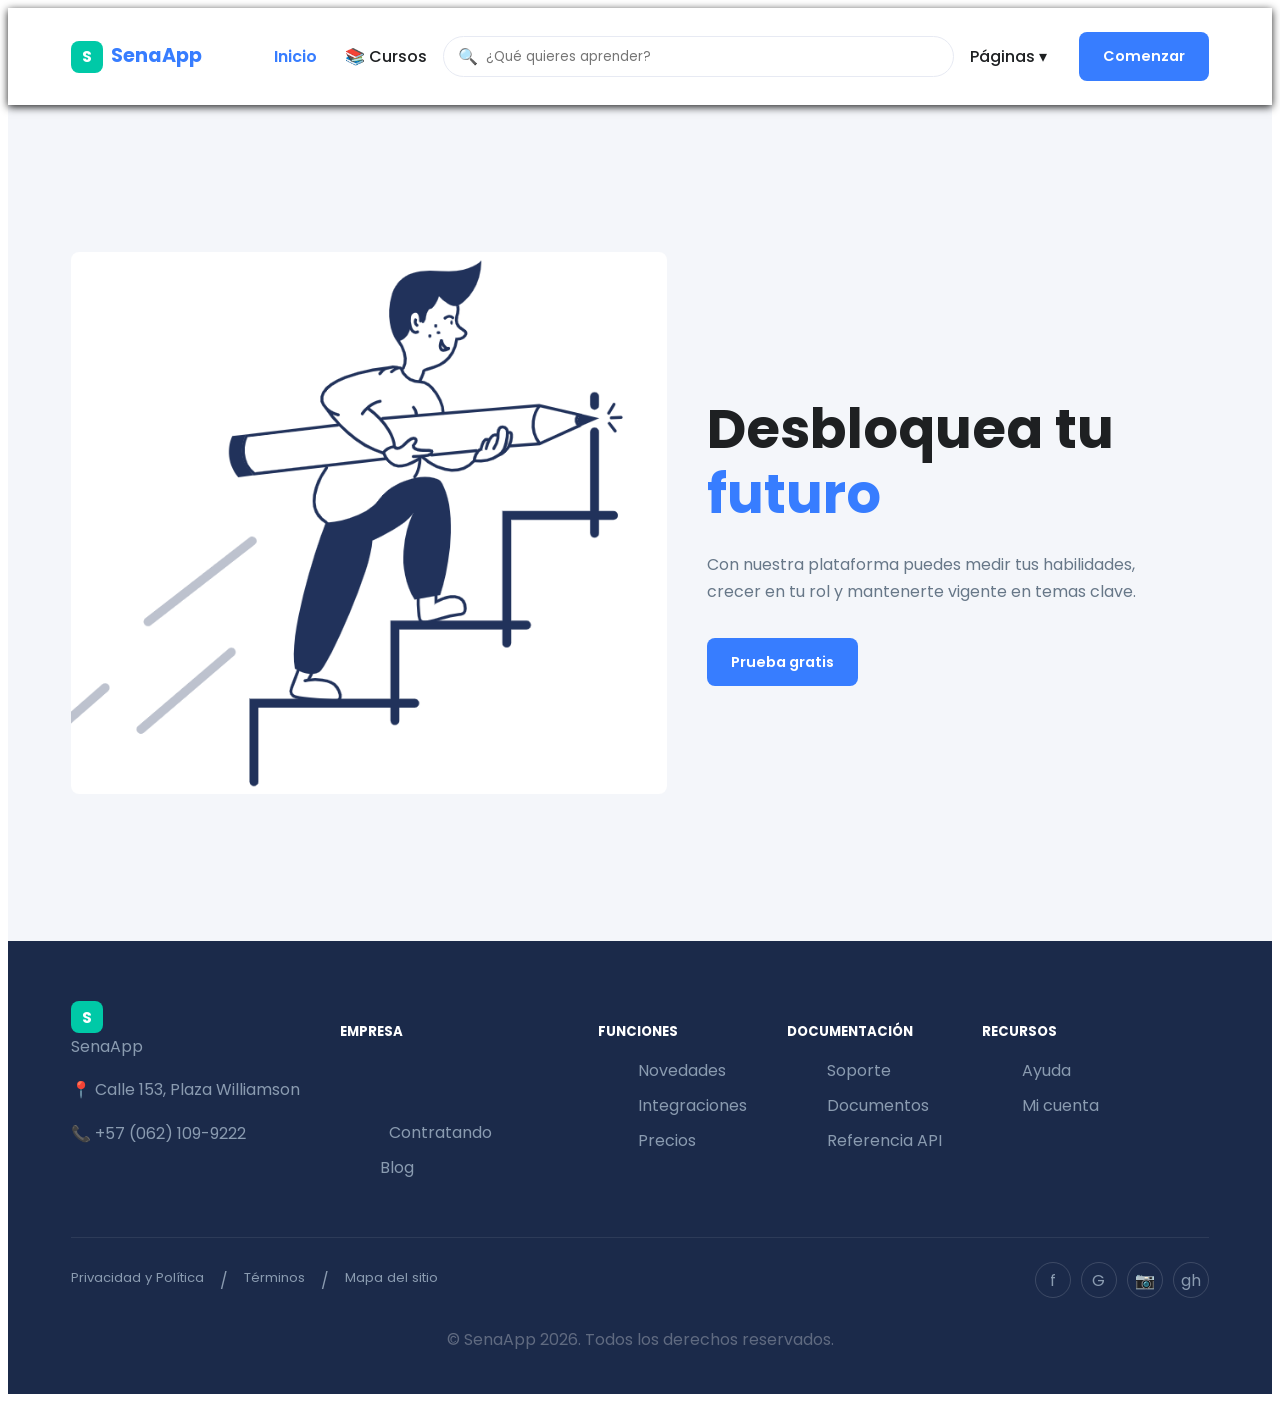
==== AppSena/index.html @ 7c97ec83 "app" ====
<!DOCTYPE html>
<html lang="en">
<head>
    <meta charset="UTF-8">
    <meta name="viewport" content="width=device-width, initial-scale=1.0">
    <link rel="stylesheet" href="css/estilo_index.css">
    <link rel="stylesheet" href="css/navbar.css">
    <link rel="stylesheet" href="css/footer.css">
    <title>SenaApp - Aprende sin limites</title>
</head>
<body>
    
    <!-- seccion 1: hero -->
     <main class="hero">
        <!-- columna izquierda: ilustracion -->
         <div class="hero-imagen">
            <img src="img/nino.png" alt="Estudiante aprendiendo">
         </div>

         <!-- columna derecha: texto y botones -->
          <div class="hero-contenido">
            <h1 class="hero-titulo">
                Desbloquea tu
                <span class="hero-destaque">futuro</span>
            </h1>
            <p class="hero-desc">
                Con nuestra plataforma puedes medir tus habilidades,
                crecer en tu rol y mantenerte vigente en temas clave.
            </p>
            <div class="hero-botones">
                <a href="cursos.html" class="btn btn-primary">
                    Prueba gratis
                </a>
            </div>
          </div>
     </main>

     <!-- seccion 2: programas populares-->
      <section class="programas">
      </section>

      <section class="cursos-destacados">
      </section>

      <section class="testimonio">
      </section>

      <section class="expertos">
      </section>
<script src="js/componentes.js"></script>

</body>
</html>
---- AppSena/css/estilo_index.css ----
/* Importar fuente — siempre al inicio del archivo */ 
@import 
url('https://fonts.googleapis.com/css2?family=Poppins:wght@300;400;500;600;700&di splay=swap');

/* variables globales */
:root{
    /* colores */

    --azul: #377dff;
    --azul-noche: #1b2a4a;
    --verde: #00c9a7;
    --amarillo: #f6a623;
    --fondo: #f4f6fa;
    --texto: #1e2022;
    --gris: #677788;
    --blanco: #ffffff;
    --borde: #e7eaf3;

    /* tipografia */

    --fuente: 'Poppins', sans-serif;

    /* bordes y sombras */

    --radio: 8px;
    --radio-lg: 16px;
    --sombra: 0 4px 20px rgba(0, 0, 0, 0.08);
    --sombra-card: 0 8px 30px rgba(55, 125, 255, 0.12);
    --transicion: 0.3s ease;
}

/* reset universal */

*, *::bofore, *::after{
    margin: 0;
    padding: 0;
    box-sizing: border-box;
}

/* base del body */

html{
    scroll-behavior: smooth;
}

body{
    font-family: var(--fuente);
    color: var(--texto);
    background-color: var(--blanco);
    line-height: 1.7;
}

h1, h2, h3, h4, h5{
    line-height: 1.3;
    color: var(--texto);
}

a{
    text-decoration: none;
    color: inherit;
}

img{
    max-width: 100%;
    display: block;
}

ul{
    list-style: none;
}

/* botones globales */

.btn{
    display: inline-block;
    padding: 12px 24px;
    border-radius: var(--radio);
    font-family: var(--fuente);
    font-size: 0.9rem;
    font-weight: 600;
    cursor: pointer;
    border: none;
    transition: all var(--transicion);
}

.btn-primary{
    background-color: var(--azul);
    color: var(--blanco);
}

.btn-primary:hover{
    background-color: #1a5fd4;
    transform: translateY(-2px);
}
---- AppSena/css/navbar.css ----
/* navbar */

.navbar{
    display: flex; /* fila horizontal */
    align-items: center; /* centrado vertical */
    justify-content: space-between; /* extremos */
    padding: 12px 5%;
    background: var(--blanco);
    box-shadow: 0 2px 8px rgba(0, 0, 0, 0.88);
    position: sticky;
    top: 0;
    z-index: 100; 
}

.logo{
    display: flex;
    align-items: center;
    gap: 8px;
}

.logo-icono{
    width: 32px;
    height: 32px;
    border-radius: 8px;
    background: #00c9a7;
    color: var(--blanco);
    font-weight: 700;
    display: flex;
    align-items: center;
    justify-content: center;
}

.logo-texto{
    font-size: 1.2rem;
    font-weight: 700;
    color: var(--azul);
}

.navbar-nav{
    display: flex;
    align-items: center;
    flex: 1;
    margin: 0 20px;
}

.nav-lista{
    display: flex;
    align-items: center;
    gap: 4px;
    list-style: none;
    width: 100%;
}

.nav-link{
    padding: 8px 12px;
    color: var(--texto);
    font-weight: 500;
}

.nav-link-hover{
    color: var(--azul);
}

/* buscador */

.nav-buscador{
    display: flex;
    align-items: center;
    gap: 6px;
    flex: 1;
    border: 1px solid var(--borde);
    border-radius: 40px;
    padding: 6px 14px;
}

.buscar-input{
    border: none;
    outline: none;
    background: transparent;
    font-family: var(--fuente);
    width: 100%;
}

/* dropdown */

.nav-item{
    position: relative;
}

/* ancla el panel */

.dropdown{
    position: absolute;
    top: 100%;
    left: 0;
    list-style: none;
    background: var(--blanco);
    border: var(--borde);
    border-radius: var(--radio);
    min-height: 190px;
    padding: 6px 0;
    z-index: 200;
    opacity: 0;
    visibility: hidden; /* oculto */
    transition: opacity 0.2s;
}

.nav-item:hover .dropdown{
    opacity: 1;
    visibility: visible;
}

/* visible al hover */

.dropdown li a{
    display: block;
    padding: 9px 18px;
    color: var(--texto);
}

.dropdown li a:hover{
    color: var(--azul);
    background: var(--fondo);
}

.hamburger{
    display: none;
}

/* aparece en mobile */
---- AppSena/css/footer.css ----
/* footer */

.footer{
    background: var(--azul-noche);
    color: #8a9bb0;
    padding: 60px 5% 24px;
}

/* css grid - 5 colummnas, la primera mas ancha */

.footer-grid{
    display: flex;
    grid-template-columns: 2fr 1fr 1fr 1fr 1fr; /* 2fr = doble de ancho*/
    gap: 40px;
    margin-bottom: 40px;
}

.footer h5{
    color: var(--blanco);
    text-transform: uppercase;
    margin-bottom: 12px;
}

.footer ul{
    list-style: none;
}

.footer ul li{
    margin-bottom: 8px;
}

.footer ul a{
    color: #8a9bb0;
}

.footer ul a:hover{
    color: var(--blanco);
}

.badge-footer{
    background: var(--amarillo);
    color: var(--texto);
    font-size: 0.65rem;
    padding: 2px 8px;
    border-radius: 20px; /* capsula */
    margin-left: 6px;
}

/* barra inferior: legal izquirda, redes derecha */

.footer-inferior{
    display: flex;
    justify-content: space-between; /* empuja los grupos a los extremos */
    align-items: center;
    padding-top: 24px;
    border-top: 1px solid rgba(255, 255, 255, 0.08);
}

.footer-legal{
    display: flex;
    gap: 16px;
}

.footer-legal a{
    color: #8a9bb0;
    font-size: 0.82rem;
}

.footer-legal a:hover{
    color: var(--blanco);
}

.footer-redes{
    display: flex;
    gap: 10px;
}

.footer-redes a{
    width: 34px;
    height: 34px;
    border-radius: 50%; /* circulo */
    border: 1px solid rgba(255, 255, 255, 0.15);
    display: flex;
    align-items: center;
    justify-content: center;
    color: #8a9bb0;
}

.footer-redes a:hover{
    background: var(--azul);
    color: var(--blanco);
}

.footer-copy{
    text-align: center;
    color: rgba(255, 255, 255, 0.3);
    padding-top: 12px;
}

/* hero - grid 2 columnas*/

.hero{
    display: flex;
    grid-template-columns: 45% 55%; /* imagen | texto */
    align-items: center;
    min-height: calc(100vh - 64px);
    padding: 0 5%;
    background: var(--fondo);
}

.hero-imagen img{
    width: 100%;
    border-radius: var(--radio);
    background: #d0deff; /* color mientras no hay imagen */
}

/* columna derecha */
.hero-contenido{
    padding: 60px 0 60px 40px;
}

.hero-titulo{
    font-size: clamp(2.2rem, 4.5vw, 3.4rem);
    font-weight: 700;
    line-height: 1.2;
    margin-bottom: 24px;
}

.hero-destaque{
    color: var(--azul);
}

.hero-desc{
    color: var(--gris);
    margin-bottom: 32px;
    max-width: 480px;
}

.hero-botones{
    display: flex;
    align-items: center;
    gap: 20px;
}
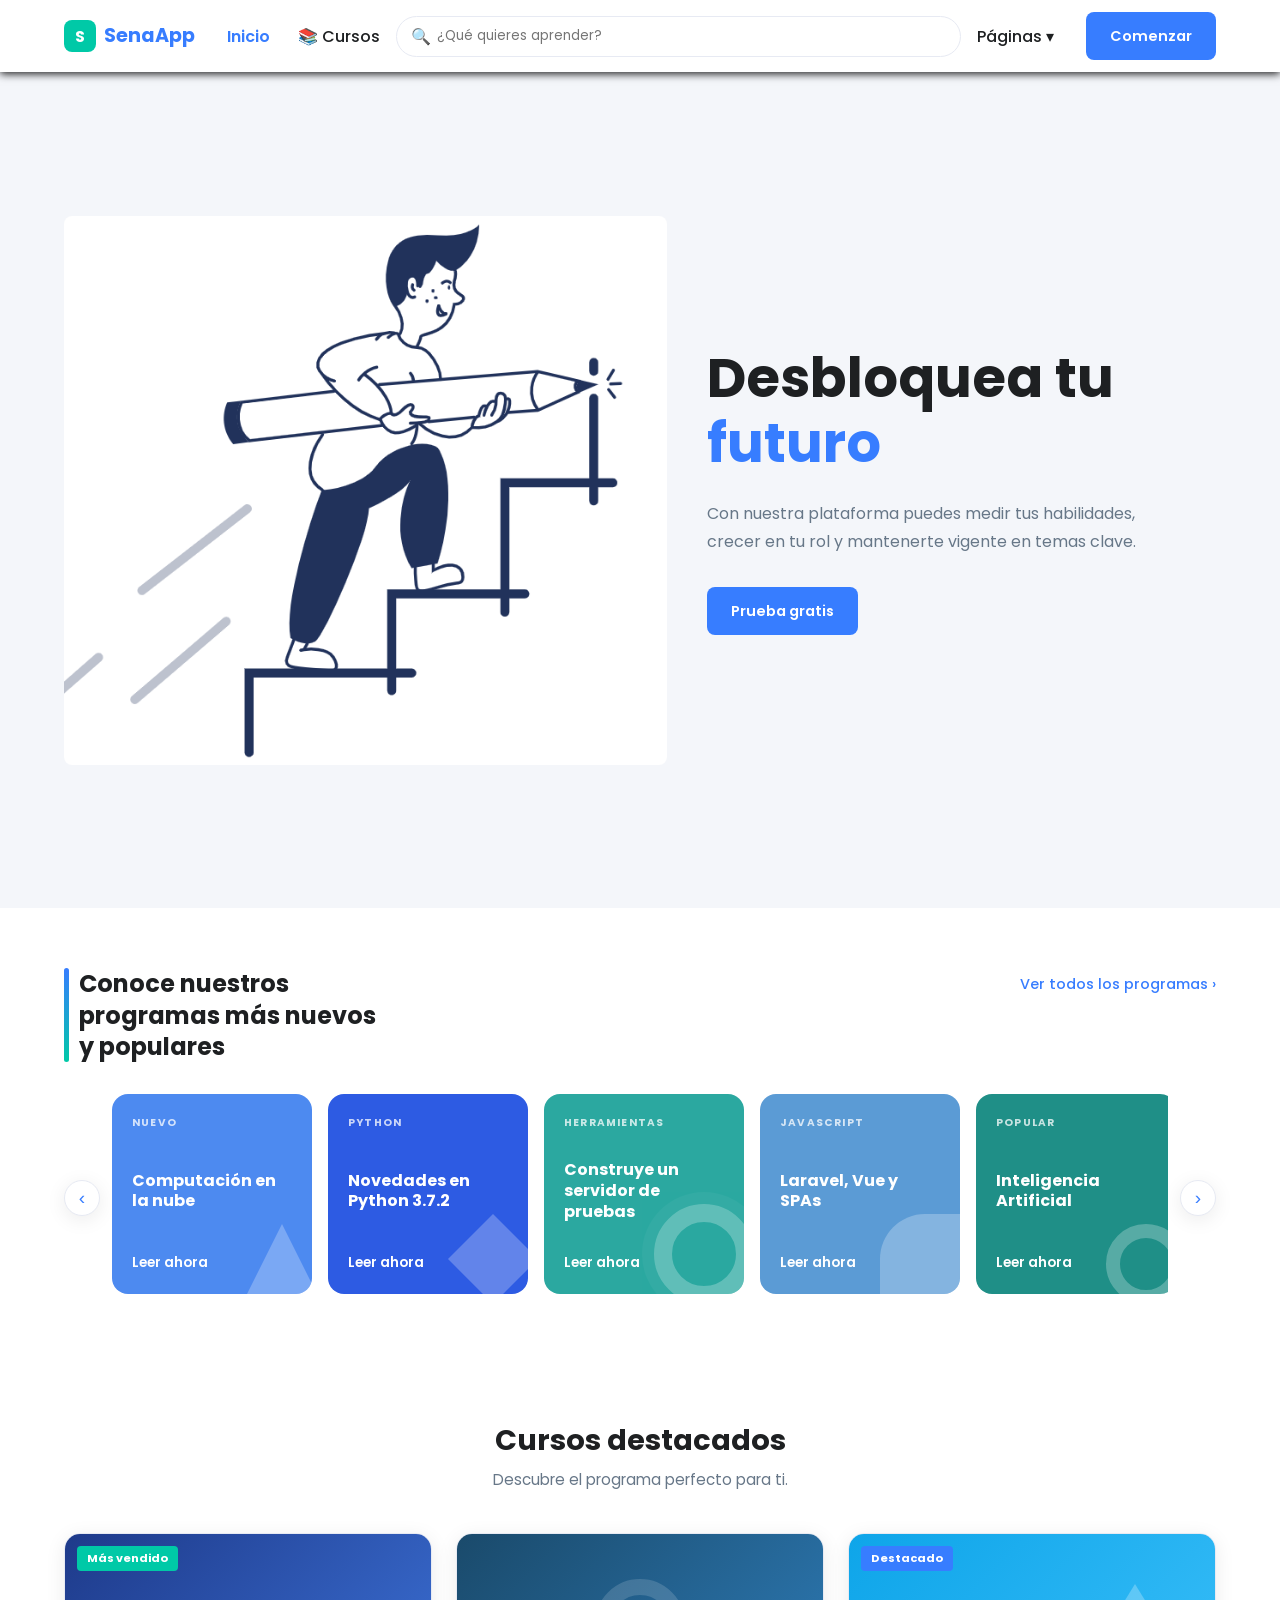
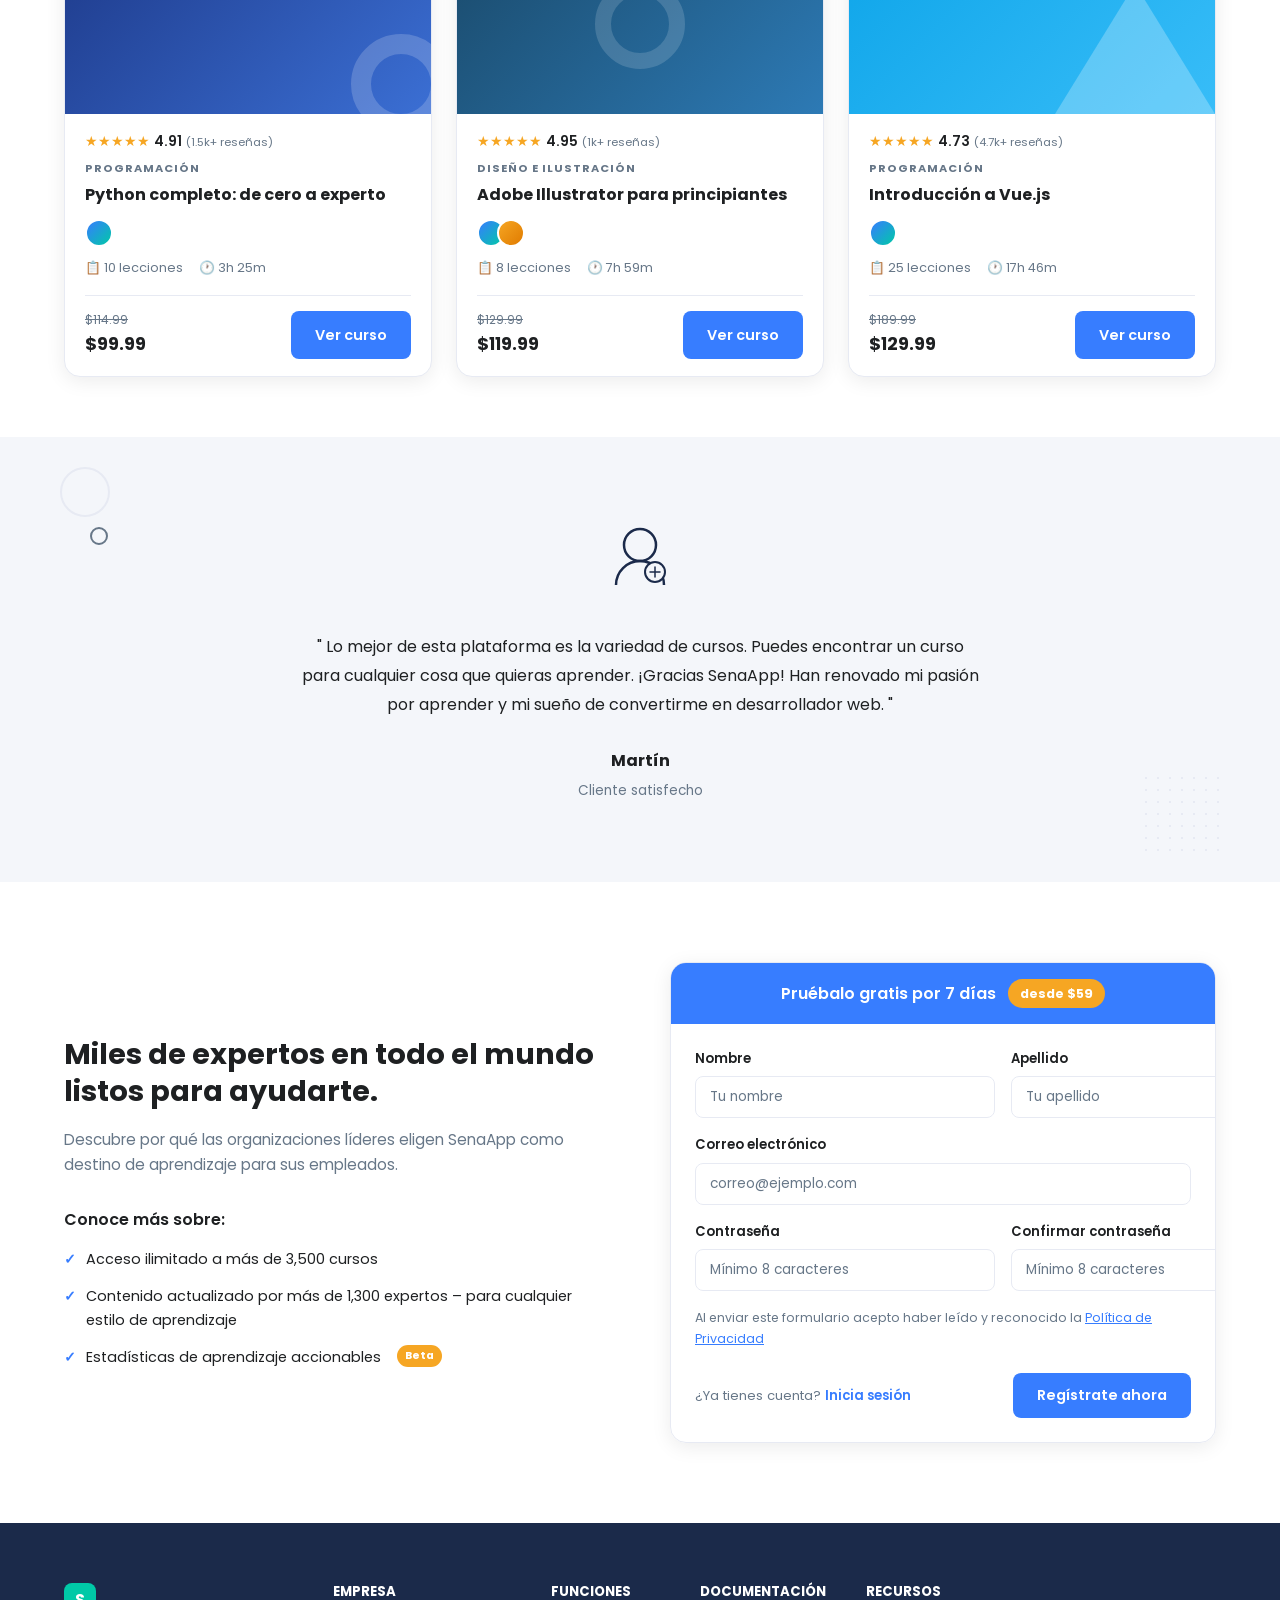
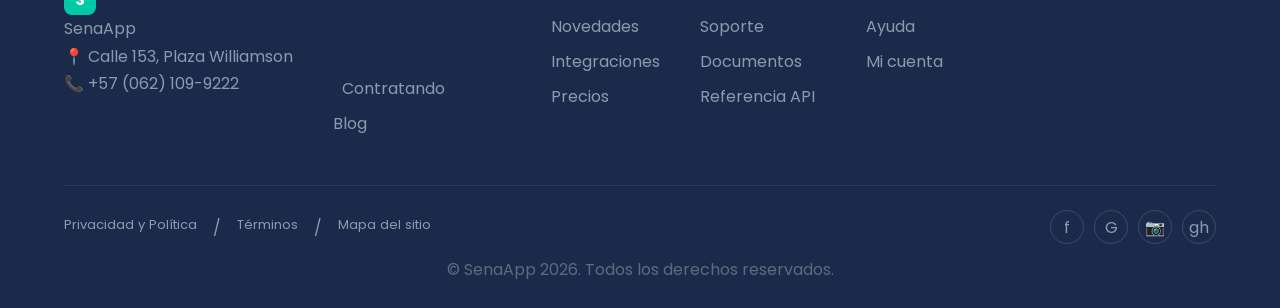
==== commit 17a8cb58: "app" ====
--- a/AppSena/index.html
+++ b/AppSena/index.html
@@ -35,18 +35,272 @@
           </div>
      </main>
 
-     <!-- seccion 2: programas populares-->
-      <section class="programas">
-      </section>
-
-      <section class="cursos-destacados">
-      </section>
-
-      <section class="testimonio">
-      </section>
-
-      <section class="expertos">
-      </section>
+    <!-- seccion 2: programas populares-->
+
+    <!-- SECCION 1 ---------------------------------------->
+
+    <section class="programas">
+  <div class="programas-encabezado">
+    <h2 class="programas-titulo">
+      <span class="programas-acento"></span>
+      Conoce nuestros programas más nuevos y populares
+    </h2>
+    <a href="cursos.html" class="programas-ver-todos">Ver todos los programas ›</a>
+  </div>
+
+  <div class="programas-carrusel">
+    <button class="carrusel-btn carrusel-prev">‹</button>
+    <div class="programas-grid">
+
+      <div class="programa-card azul-medio">
+        <span class="prog-etiqueta">NUEVO</span>
+        <h3 class="prog-titulo">Computación en la nube</h3>
+        <div class="prog-deco prog-deco-triangulo"></div>
+        <a href="#" class="prog-link">Leer ahora</a>
+      </div>
+
+      <div class="programa-card azul-oscuro">
+        <span class="prog-etiqueta">PYTHON</span>
+        <h3 class="prog-titulo">Novedades en Python 3.7.2</h3>
+        <div class="prog-deco prog-deco-rombo"></div>
+        <a href="#" class="prog-link">Leer ahora</a>
+      </div>
+
+      <div class="programa-card verde-azul">
+        <span class="prog-etiqueta">HERRAMIENTAS</span>
+        <h3 class="prog-titulo">Construye un servidor de pruebas</h3>
+        <div class="prog-deco prog-deco-circulos"></div>
+        <a href="#" class="prog-link">Leer ahora</a>
+      </div>
+
+      <div class="programa-card azul-claro">
+        <span class="prog-etiqueta">JAVASCRIPT</span>
+        <h3 class="prog-titulo">Laravel, Vue y SPAs</h3>
+        <div class="prog-deco prog-deco-curva"></div>
+        <a href="#" class="prog-link">Leer ahora</a>
+      </div>
+
+      <div class="programa-card teal">
+        <span class="prog-etiqueta">POPULAR</span>
+        <h3 class="prog-titulo">Inteligencia Artificial</h3>
+        <div class="prog-deco prog-deco-espiral"></div>
+        <a href="#" class="prog-link">Leer ahora</a>
+      </div>
+
+      <div class="programa-card azul-medio">
+        <span class="prog-etiqueta">PHP</span>
+        <h3 class="prog-titulo">Términos de programación explicados</h3>
+        <div class="prog-deco prog-deco-rombo"></div>
+        <a href="#" class="prog-link">Leer ahora</a>
+      </div>
+
+    </div>
+    <button class="carrusel-btn carrusel-next">›</button>
+  </div>
+</section>
+
+    <!-- SECCION 2 ---------------------------------------->
+
+    <section class="cursos-destacados">
+  <div class="cursos-encabezado">
+    <h2 class="cursos-titulo">Cursos destacados</h2>
+    <p class="cursos-subtitulo">Descubre el programa perfecto para ti.</p>
+  </div>
+
+  <div class="cursos-grid">
+
+    <!-- Curso 1 -->
+    <div class="curso-card">
+      <div class="curso-imagen azul-python">
+        <span class="curso-badge verde">Más vendido</span>
+        <div class="curso-img-deco deco-python"></div>
+      </div>
+      <div class="curso-body">
+        <div class="curso-estrellas">★★★★★ <span>4.91</span> <small>(1.5k+ reseñas)</small></div>
+        <p class="curso-categoria">PROGRAMACIÓN</p>
+        <h3 class="curso-nombre">Python completo: de cero a experto</h3>
+        <div class="curso-autor">
+          <div class="autor-avatar"></div>
+        </div>
+        <div class="curso-meta">
+          <span>📋 10 lecciones</span>
+          <span>🕐 3h 25m</span>
+        </div>
+        <div class="curso-footer">
+          <div class="curso-precios">
+            <span class="precio-original">$114.99</span>
+            <span class="precio-actual">$99.99</span>
+          </div>
+          <a href="resumen.html" class="btn btn-primary">Ver curso</a>
+        </div>
+      </div>
+    </div>
+
+    <!-- Curso 2 -->
+    <div class="curso-card">
+      <div class="curso-imagen azul-illustrator">
+        <div class="curso-img-deco deco-illustrator"></div>
+      </div>
+      <div class="curso-body">
+        <div class="curso-estrellas">★★★★★ <span>4.95</span> <small>(1k+ reseñas)</small></div>
+        <p class="curso-categoria">DISEÑO E ILUSTRACIÓN</p>
+        <h3 class="curso-nombre">Adobe Illustrator para principiantes</h3>
+        <div class="curso-autor">
+          <div class="autor-avatar"></div>
+          <div class="autor-avatar autor-avatar-2"></div>
+        </div>
+        <div class="curso-meta">
+          <span>📋 8 lecciones</span>
+          <span>🕐 7h 59m</span>
+        </div>
+        <div class="curso-footer">
+          <div class="curso-precios">
+            <span class="precio-original">$129.99</span>
+            <span class="precio-actual">$119.99</span>
+          </div>
+          <a href="resumen.html" class="btn btn-primary">Ver curso</a>
+        </div>
+      </div>
+    </div>
+
+    <!-- Curso 3 -->
+    <div class="curso-card">
+      <div class="curso-imagen azul-vue">
+        <span class="curso-badge azul">Destacado</span>
+        <div class="curso-img-deco deco-vue"></div>
+      </div>
+      <div class="curso-body">
+        <div class="curso-estrellas">★★★★★ <span>4.73</span> <small>(4.7k+ reseñas)</small></div>
+        <p class="curso-categoria">PROGRAMACIÓN</p>
+        <h3 class="curso-nombre">Introducción a Vue.js</h3>
+        <div class="curso-autor">
+          <div class="autor-avatar"></div>
+        </div>
+        <div class="curso-meta">
+          <span>📋 25 lecciones</span>
+          <span>🕐 17h 46m</span>
+        </div>
+        <div class="curso-footer">
+          <div class="curso-precios">
+            <span class="precio-original">$189.99</span>
+            <span class="precio-actual">$129.99</span>
+          </div>
+          <a href="resumen.html" class="btn btn-primary">Ver curso</a>
+        </div>
+      </div>
+    </div>
+
+  </div>
+</section>
+
+    <!-- SECCION 3 ---------------------------------------->
+
+    <section class="testimonio">
+  <div class="test-circulo test-circulo-1"></div>
+  <div class="test-circulo test-circulo-2"></div>
+  <div class="test-puntos"></div>
+
+  <div class="test-avatar">
+    <svg viewBox="0 0 80 80" fill="none" xmlns="http://www.w3.org/2000/svg">
+      <circle cx="40" cy="28" r="16" stroke="#1b2a4a" stroke-width="2.5"/>
+      <path d="M16 68c0-13.255 10.745-24 24-24s24 10.745 24 24" stroke="#1b2a4a" stroke-width="2.5"/>
+      <circle cx="55" cy="55" r="10" fill="#f4f6fa" stroke="#1b2a4a" stroke-width="2"/>
+      <path d="M50 55h10M55 50v10" stroke="#1b2a4a" stroke-width="1.5" stroke-linecap="round"/>
+    </svg>
+  </div>
+
+  <blockquote class="test-cita">
+    " Lo mejor de esta plataforma es la variedad de cursos. Puedes encontrar un curso
+    para cualquier cosa que quieras aprender. ¡Gracias SenaApp! Han renovado mi pasión
+    por aprender y mi sueño de convertirme en desarrollador web. "
+  </blockquote>
+
+  <div class="test-autor">
+    <p class="test-nombre">Martín</p>
+    <p class="test-rol">Cliente satisfecho</p>
+  </div>
+    </section>
+
+    <!-- SECCION 4 ---------------------------------------->
+
+    <section class="expertos">
+
+  <div class="expertos-texto">
+    <h2 class="expertos-titulo">
+      Miles de expertos en todo el mundo listos para ayudarte.
+    </h2>
+    <p class="expertos-desc">
+      Descubre por qué las organizaciones líderes eligen SenaApp
+      como destino de aprendizaje para sus empleados.
+    </p>
+
+    <p class="expertos-aprender">Conoce más sobre:</p>
+    <ul class="expertos-lista">
+      <li>
+        <span class="expertos-check">✓</span>
+        Acceso ilimitado a más de 3,500 cursos
+      </li>
+      <li>
+        <span class="expertos-check">✓</span>
+        Contenido actualizado por más de 1,300 expertos – para cualquier estilo de aprendizaje
+      </li>
+      <li>
+        <span class="expertos-check">✓</span>
+        Estadísticas de aprendizaje accionables
+        <span class="expertos-badge">Beta</span>
+      </li>
+    </ul>
+  </div>
+
+  <div class="expertos-form-wrap">
+    <div class="form-header">
+      Pruébalo gratis por 7 días
+      <span class="form-precio">desde $59</span>
+    </div>
+
+    <form class="expertos-form">
+      <div class="form-fila">
+        <div class="form-grupo">
+          <label>Nombre</label>
+          <input type="text" placeholder="Tu nombre">
+        </div>
+        <div class="form-grupo">
+          <label>Apellido</label>
+          <input type="text" placeholder="Tu apellido">
+        </div>
+      </div>
+
+      <div class="form-grupo">
+        <label>Correo electrónico</label>
+        <input type="email" placeholder="correo@ejemplo.com">
+      </div>
+
+      <div class="form-fila">
+        <div class="form-grupo">
+          <label>Contraseña</label>
+          <input type="password" placeholder="Mínimo 8 caracteres">
+        </div>
+        <div class="form-grupo">
+          <label>Confirmar contraseña</label>
+          <input type="password" placeholder="Mínimo 8 caracteres">
+        </div>
+      </div>
+
+      <p class="form-legal">
+        Al enviar este formulario acepto haber leído y reconocido la
+        <a href="#">Política de Privacidad</a>
+      </p>
+
+      <div class="form-footer">
+        <p class="form-login">
+          ¿Ya tienes cuenta? <a href="#">Inicia sesión</a>
+        </p>
+        <button type="submit" class="btn btn-primary">Regístrate ahora</button>
+      </div>
+    </form>
+  </div>
+
+</section>
 <script src="js/componentes.js"></script>
 
 </body>
--- a/AppSena/css/estilo_index.css
+++ b/AppSena/css/estilo_index.css
@@ -31,7 +31,7 @@
 
 /* reset universal */
 
-*, *::bofore, *::after{
+*, *::before, *::after{
     margin: 0;
     padding: 0;
     box-sizing: border-box;
@@ -93,7 +93,679 @@
     transform: translateY(-2px);
 }
 
-
-
-
-
+/* hero - grid 2 columnas*/
+
+.hero{
+    display: flex;
+    grid-template-columns: 45% 55%; /* imagen | texto */
+    align-items: center;
+    min-height: calc(100vh - 64px);
+    padding: 0 5%;
+    background: var(--fondo);
+}
+
+.hero-imagen img{
+    width: 100%;
+    border-radius: var(--radio);
+    background: #d0deff; /* color mientras no hay imagen */
+}
+
+/* columna derecha */
+.hero-contenido{
+    padding: 60px 0 60px 40px;
+}
+
+.hero-titulo{
+    font-size: clamp(2.2rem, 4.5vw, 3.4rem);
+    font-weight: 700;
+    line-height: 1.2;
+    margin-bottom: 24px;
+}
+
+.hero-destaque{
+    color: var(--azul);
+}
+
+.hero-desc{
+    color: var(--gris);
+    margin-bottom: 32px;
+    max-width: 480px;
+}
+
+.hero-botones{
+    display: flex;
+    align-items: center;
+    gap: 20px;
+}
+
+/* ══════════════════════════════════════
+   SECCIÓN PROGRAMAS
+══════════════════════════════════════ */
+
+.programas {
+  padding: 60px 5%;
+  background: var(--blanco);
+}
+
+.programas-encabezado {
+  display: flex;
+  justify-content: space-between;
+  align-items: flex-start;
+  margin-bottom: 32px;
+}
+
+.programas-titulo {
+  font-size: 1.5rem;
+  font-weight: 700;
+  max-width: 320px;
+  line-height: 1.3;
+  display: flex;
+  gap: 10px;
+}
+
+.programas-acento {
+  display: inline-block;
+  width: 5px;
+  min-width: 5px;
+  border-radius: 4px;
+  background: linear-gradient(180deg, var(--azul), var(--verde));
+}
+
+.programas-ver-todos {
+  color: var(--azul);
+  font-weight: 500;
+  font-size: 0.9rem;
+  white-space: nowrap;
+  padding-top: 4px;
+}
+
+.programas-ver-todos:hover {
+  text-decoration: underline;
+}
+
+/* Carrusel */
+
+.programas-carrusel {
+  display: flex;
+  align-items: center;
+  gap: 12px;
+}
+
+.programas-grid {
+  display: grid;
+  grid-template-columns: repeat(6, 200px);
+  gap: 16px;
+  overflow-x: auto;
+  scroll-behavior: smooth;
+  scrollbar-width: none;
+  padding-bottom: 8px;
+}
+
+.programas-grid::-webkit-scrollbar {
+  display: none;
+}
+
+.carrusel-btn {
+  background: var(--blanco);
+  border: 1px solid var(--borde);
+  border-radius: 50%;
+  width: 36px;
+  height: 36px;
+  font-size: 1.2rem;
+  cursor: pointer;
+  flex-shrink: 0;
+  color: var(--azul);
+  box-shadow: var(--sombra);
+  transition: all var(--transicion);
+}
+
+.carrusel-btn:hover {
+  background: var(--azul);
+  color: var(--blanco);
+}
+
+/* Tarjetas */
+
+.programa-card {
+  border-radius: var(--radio-lg);
+  padding: 20px;
+  min-height: 200px;
+  display: flex;
+  flex-direction: column;
+  justify-content: space-between;
+  position: relative;
+  overflow: hidden;
+  transition: transform var(--transicion);
+  flex-shrink: 0;
+}
+
+.programa-card:hover {
+  transform: translateY(-4px);
+}
+
+/* Colores de cada tarjeta */
+.azul-medio  { background: #4d8af0; }
+.azul-oscuro { background: #2d5be3; }
+.verde-azul  { background: #2ba8a0; }
+.azul-claro  { background: #5b9bd5; }
+.teal        { background: #1f8f87; }
+
+.prog-etiqueta {
+  font-size: 0.65rem;
+  font-weight: 700;
+  letter-spacing: 1.2px;
+  color: rgba(255,255,255,0.75);
+  text-transform: uppercase;
+}
+
+.prog-titulo {
+  font-size: 1rem;
+  font-weight: 700;
+  color: var(--blanco);
+  line-height: 1.3;
+  z-index: 1;
+  position: relative;
+}
+
+.prog-link {
+  font-size: 0.85rem;
+  font-weight: 600;
+  color: var(--blanco);
+  z-index: 1;
+  position: relative;
+}
+
+.prog-link:hover {
+  text-decoration: underline;
+}
+
+/* Decoraciones geométricas (imitan las ilustraciones de la imagen) */
+
+.prog-deco {
+  position: absolute;
+  right: -10px;
+  bottom: -10px;
+  opacity: 0.25;
+}
+
+.prog-deco-triangulo {
+  width: 80px;
+  height: 80px;
+  background: var(--blanco);
+  clip-path: polygon(50% 0%, 0% 100%, 100% 100%);
+}
+
+.prog-deco-rombo {
+  width: 90px;
+  height: 90px;
+  background: var(--blanco);
+  clip-path: polygon(50% 0%, 100% 50%, 50% 100%, 0% 50%);
+}
+
+.prog-deco-circulos {
+  width: 100px;
+  height: 100px;
+  border-radius: 50%;
+  border: 18px solid var(--blanco);
+  box-shadow: 0 0 0 12px rgba(255,255,255,0.15);
+}
+
+.prog-deco-curva {
+  width: 90px;
+  height: 90px;
+  border-radius: 50% 0 50% 0;
+  background: var(--blanco);
+}
+
+.prog-deco-espiral {
+  width: 80px;
+  height: 80px;
+  border-radius: 50%;
+  border: 14px solid var(--blanco);
+}
+
+/* ══════════════════════════════════════
+   SECCIÓN CURSOS DESTACADOS
+══════════════════════════════════════ */
+
+.cursos-destacados {
+  padding: 60px 5%;
+  background: var(--blanco);
+}
+
+.cursos-encabezado {
+  text-align: center;
+  margin-bottom: 40px;
+}
+
+.cursos-titulo {
+  font-size: 1.8rem;
+  font-weight: 700;
+  margin-bottom: 8px;
+}
+
+.cursos-subtitulo {
+  color: var(--gris);
+  font-size: 0.95rem;
+}
+
+/* Grid de 3 columnas */
+.cursos-grid {
+  display: grid;
+  grid-template-columns: repeat(3, 1fr);
+  gap: 24px;
+}
+
+/* Tarjeta */
+.curso-card {
+  border: 1px solid var(--borde);
+  border-radius: var(--radio-lg);
+  overflow: hidden;
+  background: var(--blanco);
+  box-shadow: var(--sombra);
+  transition: transform var(--transicion), box-shadow var(--transicion);
+}
+
+.curso-card:hover {
+  transform: translateY(-5px);
+  box-shadow: var(--sombra-card);
+}
+
+/* Imagen superior de la tarjeta */
+.curso-imagen {
+  height: 180px;
+  position: relative;
+  overflow: hidden;
+  display: flex;
+  align-items: center;
+  justify-content: center;
+}
+
+.azul-python      { background: linear-gradient(135deg, #1e3a8a, #3b6fd4); }
+.azul-illustrator { background: linear-gradient(135deg, #1a4a6b, #2d7ab5); }
+.azul-vue         { background: linear-gradient(135deg, #0ea5e9, #38bdf8); }
+
+/* Badge Bestseller / Featured */
+.curso-badge {
+  position: absolute;
+  top: 12px;
+  left: 12px;
+  font-size: 0.7rem;
+  font-weight: 700;
+  padding: 3px 10px;
+  border-radius: 4px;
+  z-index: 2;
+}
+
+.curso-badge.verde { background: var(--verde); color: var(--blanco); }
+.curso-badge.azul  { background: var(--azul);  color: var(--blanco); }
+
+/* Decoraciones geométricas en las imágenes */
+.curso-img-deco {
+  position: absolute;
+  opacity: 0.3;
+}
+
+.deco-python {
+  width: 100px;
+  height: 100px;
+  border-radius: 50%;
+  border: 20px solid rgba(255,255,255,0.6);
+  bottom: -20px;
+  right: -20px;
+}
+
+.deco-illustrator {
+  width: 90px;
+  height: 90px;
+  border-radius: 50%;
+  border: 16px solid rgba(255,255,255,0.5);
+  top: 50%;
+  left: 50%;
+  transform: translate(-50%, -50%);
+}
+
+.deco-vue {
+  width: 0;
+  height: 0;
+  border-left: 80px solid transparent;
+  border-right: 80px solid transparent;
+  border-bottom: 130px solid rgba(255,255,255,0.25);
+  bottom: 0;
+  right: 0;
+  opacity: 1;
+}
+
+/* Cuerpo de la tarjeta */
+.curso-body {
+  padding: 16px 20px;
+}
+
+.curso-estrellas {
+  color: var(--amarillo);
+  font-size: 0.85rem;
+  margin-bottom: 6px;
+}
+
+.curso-estrellas span {
+  color: var(--texto);
+  font-weight: 600;
+}
+
+.curso-estrellas small {
+  color: var(--gris);
+}
+
+.curso-categoria {
+  font-size: 0.7rem;
+  font-weight: 700;
+  letter-spacing: 1px;
+  color: var(--gris);
+  text-transform: uppercase;
+  margin-bottom: 6px;
+}
+
+.curso-nombre {
+  font-size: 1rem;
+  font-weight: 700;
+  line-height: 1.4;
+  margin-bottom: 12px;
+}
+
+/* Avatares del autor */
+.curso-autor {
+  display: flex;
+  margin-bottom: 10px;
+}
+
+.autor-avatar {
+  width: 28px;
+  height: 28px;
+  border-radius: 50%;
+  background: linear-gradient(135deg, var(--azul), var(--verde));
+  border: 2px solid var(--blanco);
+}
+
+.autor-avatar-2 {
+  margin-left: -8px;
+  background: linear-gradient(135deg, var(--amarillo), #e07b00);
+}
+
+/* Meta: lecciones y duración */
+.curso-meta {
+  display: flex;
+  gap: 16px;
+  font-size: 0.8rem;
+  color: var(--gris);
+  margin-bottom: 16px;
+}
+
+/* Footer: precio + botón */
+.curso-footer {
+  display: flex;
+  justify-content: space-between;
+  align-items: center;
+  border-top: 1px solid var(--borde);
+  padding-top: 14px;
+}
+
+.curso-precios {
+  display: flex;
+  flex-direction: column;
+}
+
+.precio-original {
+  font-size: 0.75rem;
+  color: var(--gris);
+  text-decoration: line-through;
+}
+
+.precio-actual {
+  font-size: 1.1rem;
+  font-weight: 700;
+  color: var(--texto);
+}
+
+/* ══════════════════════════════════════
+   SECCIÓN TESTIMONIO
+══════════════════════════════════════ */
+
+.testimonio {
+  padding: 80px 5%;
+  background: var(--fondo);
+  text-align: center;
+  position: relative;
+  overflow: hidden;
+}
+
+/* Círculos decorativos izquierda */
+.test-circulo {
+  position: absolute;
+  border-radius: 50%;
+  border: 2px solid var(--borde);
+}
+
+.test-circulo-1 {
+  width: 50px;
+  height: 50px;
+  top: 30px;
+  left: 60px;
+}
+
+.test-circulo-2 {
+  width: 18px;
+  height: 18px;
+  top: 90px;
+  left: 90px;
+  border-color: var(--gris);
+}
+
+/* Puntos decorativos derecha */
+.test-puntos {
+  position: absolute;
+  right: 60px;
+  bottom: 30px;
+  width: 80px;
+  height: 80px;
+  background-image: radial-gradient(var(--borde) 1.5px, transparent 1.5px);
+  background-size: 12px 12px;
+}
+
+/* Avatar SVG */
+.test-avatar {
+  width: 80px;
+  margin: 0 auto 28px;
+}
+
+.test-avatar svg {
+  width: 100%;
+  height: auto;
+}
+
+/* Cita */
+.test-cita {
+  font-size: 1rem;
+  color: var(--texto);
+  max-width: 680px;
+  margin: 0 auto 28px;
+  line-height: 1.8;
+  font-style: normal;
+}
+
+/* Autor */
+.test-nombre {
+  font-weight: 700;
+  font-size: 1rem;
+  color: var(--texto);
+}
+
+.test-rol {
+  font-size: 0.85rem;
+  color: var(--gris);
+  margin-top: 4px;
+}
+
+/* ══════════════════════════════════════
+   SECCIÓN EXPERTOS
+══════════════════════════════════════ */
+
+.expertos {
+  display: grid;
+  grid-template-columns: 1fr 1fr;
+  gap: 60px;
+  padding: 80px 5%;
+  align-items: center;
+  background: var(--blanco);
+}
+
+/* Columna izquierda */
+.expertos-titulo {
+  font-size: 1.8rem;
+  font-weight: 700;
+  line-height: 1.3;
+  margin-bottom: 16px;
+}
+
+.expertos-desc {
+  color: var(--gris);
+  font-size: 0.95rem;
+  margin-bottom: 28px;
+}
+
+.expertos-aprender {
+  font-weight: 600;
+  margin-bottom: 14px;
+}
+
+.expertos-lista {
+  display: flex;
+  flex-direction: column;
+  gap: 12px;
+}
+
+.expertos-lista li {
+  display: flex;
+  align-items: flex-start;
+  gap: 10px;
+  font-size: 0.9rem;
+  color: var(--texto);
+}
+
+.expertos-check {
+  color: var(--azul);
+  font-weight: 700;
+  flex-shrink: 0;
+}
+
+.expertos-badge {
+  display: inline-block;
+  background: var(--amarillo);
+  color: var(--blanco);
+  font-size: 0.65rem;
+  font-weight: 700;
+  padding: 2px 8px;
+  border-radius: 20px;
+  margin-left: 6px;
+  vertical-align: middle;
+}
+
+/* Columna derecha: formulario */
+.expertos-form-wrap {
+  border: 1px solid var(--borde);
+  border-radius: var(--radio-lg);
+  overflow: hidden;
+  box-shadow: var(--sombra);
+}
+
+.form-header {
+  background: var(--azul);
+  color: var(--blanco);
+  text-align: center;
+  padding: 16px 24px;
+  font-weight: 600;
+  font-size: 1rem;
+  display: flex;
+  justify-content: center;
+  align-items: center;
+  gap: 12px;
+}
+
+.form-precio {
+  background: var(--amarillo);
+  color: var(--blanco);
+  font-size: 0.78rem;
+  font-weight: 700;
+  padding: 4px 12px;
+  border-radius: 20px;
+}
+
+.expertos-form {
+  padding: 24px;
+  display: flex;
+  flex-direction: column;
+  gap: 16px;
+}
+
+.form-fila {
+  display: grid;
+  grid-template-columns: 1fr 1fr;
+  gap: 16px;
+}
+
+.form-grupo {
+  display: flex;
+  flex-direction: column;
+  gap: 6px;
+}
+
+.form-grupo label {
+  font-size: 0.82rem;
+  font-weight: 600;
+  color: var(--texto);
+}
+
+.form-grupo input {
+  border: 1px solid var(--borde);
+  border-radius: var(--radio);
+  padding: 10px 14px;
+  font-family: var(--fuente);
+  font-size: 0.85rem;
+  color: var(--texto);
+  outline: none;
+  transition: border-color var(--transicion);
+}
+
+.form-grupo input:focus {
+  border-color: var(--azul);
+}
+
+.form-grupo input::placeholder {
+  color: var(--gris);
+}
+
+.form-legal {
+  font-size: 0.78rem;
+  color: var(--gris);
+}
+
+.form-legal a {
+  color: var(--azul);
+  text-decoration: underline;
+}
+
+.form-footer {
+  display: flex;
+  justify-content: space-between;
+  align-items: center;
+  padding-top: 8px;
+}
+
+.form-login {
+  font-size: 0.82rem;
+  color: var(--gris);
+}
+
+.form-login a {
+  color: var(--azul);
+  font-weight: 600;
+}
--- a/AppSena/css/navbar.css
+++ b/AppSena/css/navbar.css
@@ -140,4 +140,3 @@
 
 
 
-
--- a/AppSena/css/footer.css
+++ b/AppSena/css/footer.css
@@ -97,49 +97,5 @@
     padding-top: 12px;
 }
 
-/* hero - grid 2 columnas*/
-
-.hero{
-    display: flex;
-    grid-template-columns: 45% 55%; /* imagen | texto */
-    align-items: center;
-    min-height: calc(100vh - 64px);
-    padding: 0 5%;
-    background: var(--fondo);
-}
-
-.hero-imagen img{
-    width: 100%;
-    border-radius: var(--radio);
-    background: #d0deff; /* color mientras no hay imagen */
-}
-
-/* columna derecha */
-.hero-contenido{
-    padding: 60px 0 60px 40px;
-}
-
-.hero-titulo{
-    font-size: clamp(2.2rem, 4.5vw, 3.4rem);
-    font-weight: 700;
-    line-height: 1.2;
-    margin-bottom: 24px;
-}
-
-.hero-destaque{
-    color: var(--azul);
-}
-
-.hero-desc{
-    color: var(--gris);
-    margin-bottom: 32px;
-    max-width: 480px;
-}
-
-.hero-botones{
-    display: flex;
-    align-items: center;
-    gap: 20px;
-}
 
 
